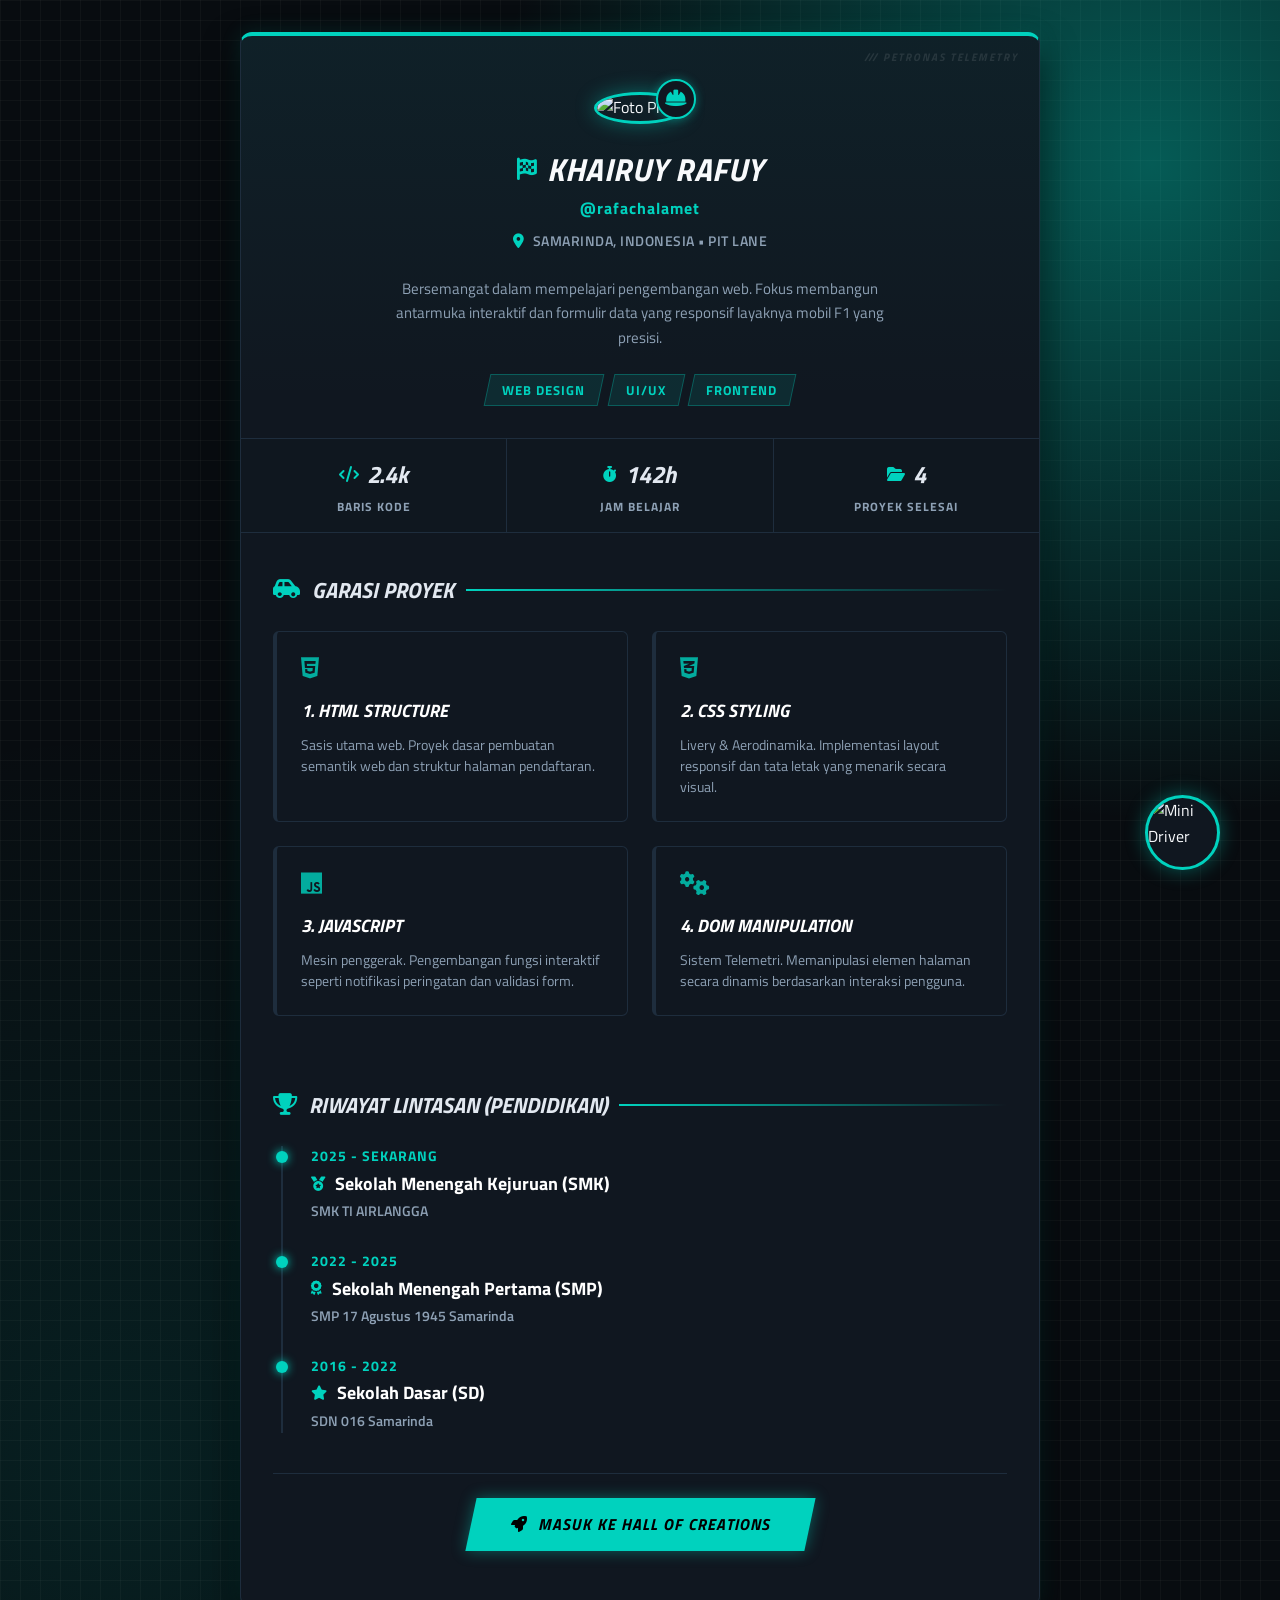
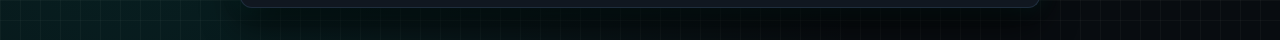
==== index.html @ 91ef1da7 "first commit" ====
<!DOCTYPE html>
<html lang="id">
<head>
    <meta charset="UTF-8">
    <meta name="viewport" content="width=device-width, initial-scale=1.0">
    <title>Public Profile | F1 Petronas Edition</title>
    <!-- Import Google Font Khas F1 Telemetry -->
    <link href="https://fonts.googleapis.com/css2?family=Titillium+Web:ital,wght@0,400;0,600;0,700;0,900;1,700&display=swap" rel="stylesheet">
    <!-- Import FontAwesome untuk Ikon (via CDN) -->
    <link rel="stylesheet" href="https://cdnjs.cloudflare.com/ajax/libs/font-awesome/6.4.0/css/all.min.css">
    
    <style>
        /* 🏎️ OPSI 1: Kursor Emoji Mobil F1 (Langsung Jalan Tanpa Download Gambar) */
.project-card, 
.btn-primary, 
.skill-chip {
    cursor: url("data:image/svg+xml;utf8,<svg xmlns='http://www.w3.org/2000/svg' width='32' height='32' viewBox='0 0 24 24'><text y='20' font-size='20'>🏎️</text></svg>") 16 16, pointer !important;
}

/* 🏎️ OPSI 2: Menggunakan File Gambar Gambar Sendiri (PNG / SVG) */
/* 
.project-card, 
.btn-primary {
    cursor: url('f1-car-cursor.png') 16 16, pointer; 
}
*/


        /* CSS Variables - Mercedes F1 Petronas Tosca Theme */
        :root {
            --bg-color: #080c10;
            --card-bg: #101720;
            --card-bg-hover: #16202c;
            --text-main: #f8fafc;
            --text-muted: #8ea1b5;
            --petronas-teal: #00d2be;
            --petronas-glow: rgba(0, 210, 190, 0.4);
            --amg-silver: #e2e8f0;
            --border: #1e2d3d;
            --carbon-line: rgba(255, 255, 255, 0.03);
        }

        * {
            margin: 0;
            padding: 0;
            box-sizing: border-box;
            font-family: 'Titillium Web', sans-serif;
        }

        body {
            background-color: var(--bg-color);
            color: var(--text-main);
            line-height: 1.6;
            display: flex;
            justify-content: center;
            padding: 2rem 1rem;
            /* Latar Belakang Subtle Grid Carbon & Teal Glow */
            background-image: 
                radial-gradient(circle at 90% 10%, var(--petronas-glow) 0%, transparent 35%),
                radial-gradient(circle at 10% 90%, rgba(0, 210, 190, 0.1) 0%, transparent 40%),
                linear-gradient(var(--carbon-line) 1px, transparent 1px),
                linear-gradient(90deg, var(--carbon-line) 1px, transparent 1px);
            background-size: 100% 100%, 100% 100%, 20px 20px, 20px 20px;
        }

        .portfolio-container {
            max-width: 800px;
            width: 100%;
            background-color: var(--card-bg);
            border-radius: 12px;
            border: 1px solid var(--border);
            border-top: 4px solid var(--petronas-teal);
            overflow: hidden;
            box-shadow: 0 15px 35px rgba(0, 0, 0, 0.7), 0 0 20px rgba(0, 210, 190, 0.15);
            position: relative;
        }

        /* Watermark Telemetry Khas F1 */
        .portfolio-container::before {
            content: '/// PETRONAS TELEMETRY';
            position: absolute;
            top: 12px;
            right: 20px;
            font-size: 0.7rem;
            font-weight: 900;
            font-style: italic;
            color: rgba(255, 255, 255, 0.1);
            letter-spacing: 2px;
        }

        /* Header Profile */
        .profile-header {
            text-align: center;
            padding: 3.5rem 2rem 0; /* Padding bawah dihilangkan untuk stat-bar */
            background: linear-gradient(180deg, rgba(0, 210, 190, 0.05) 0%, transparent 100%);
        }

        .profile-img-wrapper {
            position: relative;
            display: inline-block;
            margin-bottom: 1.25rem;
        }

        /* Ikon Helm Driver di samping foto profil */
        .driver-icon {
            position: absolute;
            bottom: 5px;
            right: -10px;
            background: var(--card-bg);
            color: var(--petronas-teal);
            width: 40px;
            height: 40px;
            border-radius: 50%;
            display: flex;
            align-items: center;
            justify-content: center;
            font-size: 1.2rem;
            border: 2px solid var(--petronas-teal);
            box-shadow: 0 0 10px var(--petronas-glow);
        }

        .profile-img {
            width: 130px;
            height: 130px;
            border-radius: 50%;
            object-fit: cover;
            border: 3px solid var(--petronas-teal);
            box-shadow: 0 0 20px var(--petronas-glow);
        }

        .name { 
            font-size: 2rem; 
            font-weight: 900; 
            font-style: italic; 
            text-transform: uppercase; 
            letter-spacing: 0.5px;
            margin-bottom: 0.1rem; 
            display: flex;
            align-items: center;
            justify-content: center;
            gap: 10px;
        }
        
        .name i {
            color: var(--petronas-teal);
            font-size: 1.4rem;
        }

        .username { 
            color: var(--petronas-teal); 
            font-size: 1rem; 
            font-weight: 700; 
            letter-spacing: 1px;
            margin-bottom: 0.5rem; 
        }

        .role-location { 
            color: var(--text-muted); 
            font-size: 0.9rem; 
            font-weight: 600;
            margin-bottom: 1.5rem; 
            text-transform: uppercase;
            letter-spacing: 0.5px;
        }
        
        .bio {
            max-width: 520px;
            margin: 0 auto 1.5rem;
            font-size: 0.95rem;
            color: var(--text-muted);
        }

        /* Skills Chips F1 Skewed Style */
        .skills-container {
            display: flex;
            flex-wrap: wrap;
            gap: 0.6rem;
            justify-content: center;
            margin-bottom: 2rem;
        }

        .skill-chip {
            background-color: rgba(0, 210, 190, 0.1);
            color: var(--petronas-teal);
            padding: 0.3rem 0.9rem;
            transform: skewX(-12deg);
            font-size: 0.8rem;
            font-weight: 700;
            text-transform: uppercase;
            letter-spacing: 1px;
            border: 1px solid rgba(0, 210, 190, 0.3);
            display: inline-block;
        }

        .skill-chip span {
            display: inline-block;
            transform: skewX(12deg);
        }

        /* Telemetry Stat Bar (Tambahan Baru) */
        .stat-bar {
            display: flex;
            border-top: 1px solid var(--border);
            border-bottom: 1px solid var(--border);
            background-color: rgba(16, 23, 32, 0.8);
        }

        .stat-item {
            flex: 1;
            padding: 1rem;
            text-align: center;
            border-right: 1px solid var(--border);
        }

        .stat-item:last-child {
            border-right: none;
        }

        .stat-value {
            font-size: 1.5rem;
            font-weight: 900;
            font-style: italic;
            color: var(--amg-silver);
            margin-bottom: 0.2rem;
            display: flex;
            align-items: center;
            justify-content: center;
            gap: 8px;
        }
        
        .stat-value i {
            font-size: 1rem;
            color: var(--petronas-teal);
        }

        .stat-label {
            font-size: 0.75rem;
            color: var(--text-muted);
            text-transform: uppercase;
            letter-spacing: 1px;
            font-weight: 700;
        }

        /* Content Section */
        .content-section {
            padding: 2.5rem 2rem;
        }
        
        .content-section.no-top-pad {
            padding-top: 0;
        }

        .section-title {
            font-size: 1.35rem;
            font-weight: 900;
            font-style: italic;
            text-transform: uppercase;
            margin-bottom: 1.5rem;
            display: flex;
            align-items: center;
            gap: 0.75rem;
            color: var(--amg-silver);
        }
        
        .section-title i {
            color: var(--petronas-teal);
        }

        .section-title::after {
            content: '';
            flex: 1;
            height: 2px;
            background: linear-gradient(90deg, var(--petronas-teal), transparent);
        }

        /* Grid Karya / Projects */
        .projects-grid {
            display: grid;
            grid-template-columns: repeat(auto-fit, minmax(280px, 1fr));
            gap: 1.5rem;
            margin-bottom: 2rem;
        }

        .project-card {
            background-color: var(--card-bg);
            border: 1px solid var(--border);
            border-left: 4px solid var(--border);
            border-radius: 6px;
            padding: 1.5rem;
            transition: all 0.3s cubic-bezier(0.4, 0, 0.2, 1);
            cursor: pointer;
            position: relative;
            overflow: hidden;
            display: flex;
            flex-direction: column;
        }

        .project-card:hover {
            transform: translateY(-5px);
            background-color: var(--card-bg-hover);
            border-left-color: var(--petronas-teal);
            border-color: rgba(0, 210, 190, 0.4);
            box-shadow: 0 10px 25px rgba(0, 0, 0, 0.5), 0 0 15px var(--petronas-glow);
        }
        
        /* Ikon pada kartu karya */
        .project-icon {
            font-size: 1.5rem;
            color: var(--petronas-teal);
            margin-bottom: 1rem;
            opacity: 0.8;
            transition: opacity 0.3s;
        }
        
        .project-card:hover .project-icon {
            opacity: 1;
        }

        .project-title { 
            font-size: 1.15rem; 
            font-weight: 900;
            font-style: italic;
            margin-bottom: 0.5rem; 
            color: #fff; 
            text-transform: uppercase;
        }

        .project-desc { 
            font-size: 0.88rem; 
            color: var(--text-muted); 
            line-height: 1.5;
            flex-grow: 1;
        }

        /* Timeline Riwayat Pendidikan */
        .timeline-container {
            border-left: 2px solid var(--border);
            padding-left: 1.75rem;
            margin-left: 0.5rem;
            margin-bottom: 2.5rem;
            position: relative;
        }

        .timeline-item {
            position: relative;
            margin-bottom: 1.75rem;
        }

        .timeline-item:last-child {
            margin-bottom: 0;
        }

        /* Titik Glowing Petronas Teal pada timeline */
        .timeline-item::before {
            content: '';
            position: absolute;
            left: -2.2rem;
            top: 0.3rem;
            width: 12px;
            height: 12px;
            background-color: var(--petronas-teal);
            border-radius: 50%;
            box-shadow: 0 0 10px var(--petronas-teal);
        }
        
        /* Ikon pencapaian di sebelah judul pendidikan */
        .edu-header {
            display: flex;
            align-items: center;
            gap: 10px;
            margin-bottom: 0.15rem;
        }
        
        .edu-header i {
            color: var(--petronas-teal);
            font-size: 0.9rem;
        }

        .edu-year {
            font-size: 0.85rem;
            font-weight: 700;
            color: var(--petronas-teal);
            letter-spacing: 1px;
            margin-bottom: 0.1rem;
        }

        .edu-title {
            font-size: 1.1rem;
            font-weight: 700;
            color: #fff;
        }

        .edu-school {
            font-size: 0.9rem;
            color: var(--text-muted);
            font-weight: 600;
        }

        /* Button Action Style F1 Skewed */
        .action-container {
            text-align: center;
            padding-top: 1.5rem;
            padding-bottom: 1rem;
            border-top: 1px solid var(--border);
        }

        .btn-primary {
            display: inline-flex;
            align-items: center;
            justify-content: center;
            gap: 10px;
            background: var(--petronas-teal);
            color: #000;
            padding: 0.85rem 2.5rem;
            font-weight: 900;
            font-style: italic;
            text-transform: uppercase;
            letter-spacing: 1px;
            text-decoration: none;
            transform: skewX(-12deg);
            transition: all 0.3s ease;
            border: none;
            cursor: pointer;
            box-shadow: 0 0 15px var(--petronas-glow);
        }

        .btn-primary:hover {
            background-color: #00f5d4;
            transform: skewX(-12deg) translateY(-3px);
            box-shadow: 0 0 25px rgba(0, 245, 212, 0.6);
        }

        .btn-primary span, .btn-primary i {
            display: inline-block;
            transform: skewX(12deg);
        }

        /* Responsiveness untuk Mobile */
        @media (max-width: 600px) {
            .content-section { padding: 1.75rem 1.25rem; }
            .projects-grid { grid-template-columns: 1fr; }
            .portfolio-container::before { display: none; }
            .stat-value { font-size: 1.2rem; }
            .stat-label { font-size: 0.65rem; }
        }

        /* =========================================
   🏎️ FLOATING MINI MASCOT (Kanan Bawah)
========================================= */
.f1-mascot {
    position: fixed;
    bottom: 30px;
    right: 30px;
    z-index: 1000;
    display: flex;
    flex-direction: column;
    align-items: center;
    cursor: pointer;
}

/* Animasi naik turun perlahan */
@keyframes floatMascot {
    0% { transform: translateY(0px); }
    50% { transform: translateY(-12px); }
    100% { transform: translateY(0px); }
}

.mascot-avatar {
    width: 75px;
    height: 75px;
    border-radius: 50%;
    border: 3px solid var(--petronas-teal);
    box-shadow: 0 0 20px var(--petronas-glow);
    background-color: var(--card-bg);
    object-fit: cover;
    animation: floatMascot 3s ease-in-out infinite;
    transition: transform 0.3s ease;
}

.f1-mascot:hover .mascot-avatar {
    transform: scale(1.1);
    animation-play-state: paused; /* Berhenti melayang saat di-hover */
}

/* Bubble Text (Kotak Pesan) */
.mascot-tooltip {
    background-color: var(--card-bg);
    color: var(--text-main);
    padding: 6px 14px;
    border-radius: 20px;
    font-size: 0.85rem;
    font-weight: 700;
    border: 1px solid var(--petronas-teal);
    margin-bottom: 12px;
    opacity: 0;
    transform: translateY(10px);
    transition: all 0.3s cubic-bezier(0.175, 0.885, 0.32, 1.275);
    box-shadow: 0 5px 15px rgba(0,0,0,0.5);
    pointer-events: none;
    white-space: nowrap;
    position: relative;
}

/* Segitiga kecil di bawah bubble */
.mascot-tooltip::after {
    content: '';
    position: absolute;
    bottom: -6px;
    left: 50%;
    transform: translateX(-50%);
    border-width: 6px 6px 0;
    border-style: solid;
    border-color: var(--petronas-teal) transparent transparent transparent;
}

.f1-mascot:hover .mascot-tooltip {
    opacity: 1;
    transform: translateY(0);
}

/* Sembunyikan mascot di layar HP yang terlalu kecil agar tidak menutupi konten */
@media (max-width: 600px) {
    .mascot-avatar { width: 60px; height: 60px; }
    .f1-mascot { bottom: 15px; right: 15px; }
}
    </style>
</head>
<body>

    <div class="portfolio-container">
        
        <!-- HEADER SECTION -->
        <header class="profile-header">
            <div class="profile-img-wrapper">
                <img src="https://static-cdn.bangsaonline.com/uploads/berita/ff798fe53fa35e22b35ec235cf0a357f.jpg" alt="Foto Profil" class="profile-img">
                <div class="driver-icon"><i class="fa-solid fa-helmet-safety"></i></div>
            </div>
            
            <h1 class="name"><i class="fa-solid fa-flag-checkered"></i> Khairuy Rafuy</h1>
            <p class="username">@rafachalamet</p>
            <p class="role-location"><i class="fa-solid fa-location-dot" style="margin-right: 5px; color: var(--petronas-teal);"></i> Samarinda, Indonesia • Pit Lane</p>
            
            <p class="bio">
                Bersemangat dalam mempelajari pengembangan web. Fokus membangun antarmuka interaktif dan formulir data yang responsif layaknya mobil F1 yang presisi.
            </p>

            <div class="skills-container">
                <div class="skill-chip"><span>Web Design</span></div>
                <div class="skill-chip"><span>UI/UX</span></div>
                <div class="skill-chip"><span>Frontend</span></div>
            </div>
        </header>

        <!-- STATISTIK TELEMETRI -->
        <div class="stat-bar">
            <div class="stat-item">
                <div class="stat-value"><i class="fa-solid fa-code"></i> 2.4k</div>
                <div class="stat-label">Baris Kode</div>
            </div>
            <div class="stat-item">
                <div class="stat-value"><i class="fa-solid fa-stopwatch"></i> 142h</div>
                <div class="stat-label">Jam Belajar</div>
            </div>
            <div class="stat-item">
                <div class="stat-value"><i class="fa-solid fa-folder-open"></i> 4</div>
                <div class="stat-label">Proyek Selesai</div>
            </div>
        </div>

        <!-- KARYA / PROJECTS SECTION -->
        <section class="content-section">
            <h2 class="section-title"><i class="fa-solid fa-car-side"></i> Garasi Proyek</h2>
            
            <div class="projects-grid">
                
                <!-- Project 1: HTML -->
                <div class="project-card" onclick="showProjectInfo('HTML Structure', 'test.html')">
                    <i class="fa-brands fa-html5 project-icon"></i>
                    <h3 class="project-title">1. HTML Structure</h3>
                    <p class="project-desc">Sasis utama web. Proyek dasar pembuatan semantik web dan struktur halaman pendaftaran.</p>
                </div>

                <!-- Project 2: CSS -->
                <div class="project-card" onclick="showProjectInfo('CSS Styling', 'css-demo.html')">
                    <i class="fa-brands fa-css3-alt project-icon"></i>
                    <h3 class="project-title">2. CSS Styling</h3>
                    <p class="project-desc">Livery & Aerodinamika. Implementasi layout responsif dan tata letak yang menarik secara visual.</p>
                </div>

                <!-- Project 3: JavaScript -->
                <div class="project-card" onclick="showProjectInfo('JavaScript Logic', 'js.html')">
                    <i class="fa-brands fa-js project-icon"></i>
                    <h3 class="project-title">3. JavaScript</h3>
                    <p class="project-desc">Mesin penggerak. Pengembangan fungsi interaktif seperti notifikasi peringatan dan validasi form.</p>
                </div>

                <!-- Project 4: DOM -->
                <div class="project-card" onclick="showProjectInfo('DOM Manipulation', 'dom.html')">
                    <i class="fa-solid fa-gears project-icon"></i>
                    <h3 class="project-title">4. DOM Manipulation</h3>
                    <p class="project-desc">Sistem Telemetri. Memanipulasi elemen halaman secara dinamis berdasarkan interaksi pengguna.</p>
                </div>

            </div>
        </section>

        <!-- PENDIDIKAN / EDUCATION SECTION -->
        <section class="content-section no-top-pad">
            <h2 class="section-title"><i class="fa-solid fa-trophy"></i> Riwayat Lintasan (Pendidikan)</h2>
            
            <!-- Timeline Container -->
            <div class="timeline-container">
                
                <!-- Riwayat 3 (Terbaru) -->
                <div class="timeline-item">
                    <div class="edu-year">2025 - SEKARANG</div>
                    <div class="edu-header">
                        <i class="fa-solid fa-medal"></i>
                        <div class="edu-title">Sekolah Menengah Kejuruan (SMK)</div>
                    </div>
                    <div class="edu-school">SMK TI AIRLANGGA</div>
                </div>

                <!-- Riwayat 2 (Menengah) -->
                <div class="timeline-item">
                    <div class="edu-year">2022 - 2025</div>
                    <div class="edu-header">
                        <i class="fa-solid fa-award"></i>
                        <div class="edu-title">Sekolah Menengah Pertama (SMP)</div>
                    </div>
                    <div class="edu-school">SMP 17 Agustus 1945 Samarinda</div>
                </div>

                <!-- Riwayat 1 (Paling Lama) -->
                <div class="timeline-item">
                    <div class="edu-year">2016 - 2022</div>
                    <div class="edu-header">
                        <i class="fa-solid fa-star"></i>
                        <div class="edu-title">Sekolah Dasar (SD)</div>
                    </div>
                    <div class="edu-school">SDN 016 Samarinda</div>
                </div>

            </div>
            
            <!-- BUTTON KE HALL OF CREATIONS -->
            <div class="action-container">
                <a href="#" class="btn-primary" onclick="alert('Mengalihkan ke Hall of Creations...')">
                    <i class="fa-solid fa-rocket"></i>
                    <span>Masuk ke Hall of Creations</span>
                </a>
            </div>
        </section>

    </div>

    <!-- Script JavaScript untuk Interaksi Sederhana -->
    <script>
    function showProjectInfo(projectName, urlTujuan) {
        // 1. Munculkan notifikasi
        alert("Anda sedang melihat detail telemetry: " + projectName);
        
        // 2. Setelah klik OK, pindah ke file tujuan
        window.location.href = urlTujuan;
    }
    </script>

    <!-- KARAKTER MINI MASCOT -->
<div class="f1-mascot" onclick="alert('Brumm! Siap coding hari ini, Bos?')">
    <div class="mascot-tooltip">Box, box, box! 🏎️</div>
    
    <!-- GANTI URL SRC DI BAWAH DENGAN GAMBAR KARAKTER MINI MERCEDES ANDA -->
    <img src="https://api.dicebear.com/9.x/avataaars/svg?seed=Lewis&clothing=blazerAndShirt&clothingColor=black&mouth=smile" 
         alt="Mini Driver" 
         class="mascot-avatar">
</div>
</body>
</html>
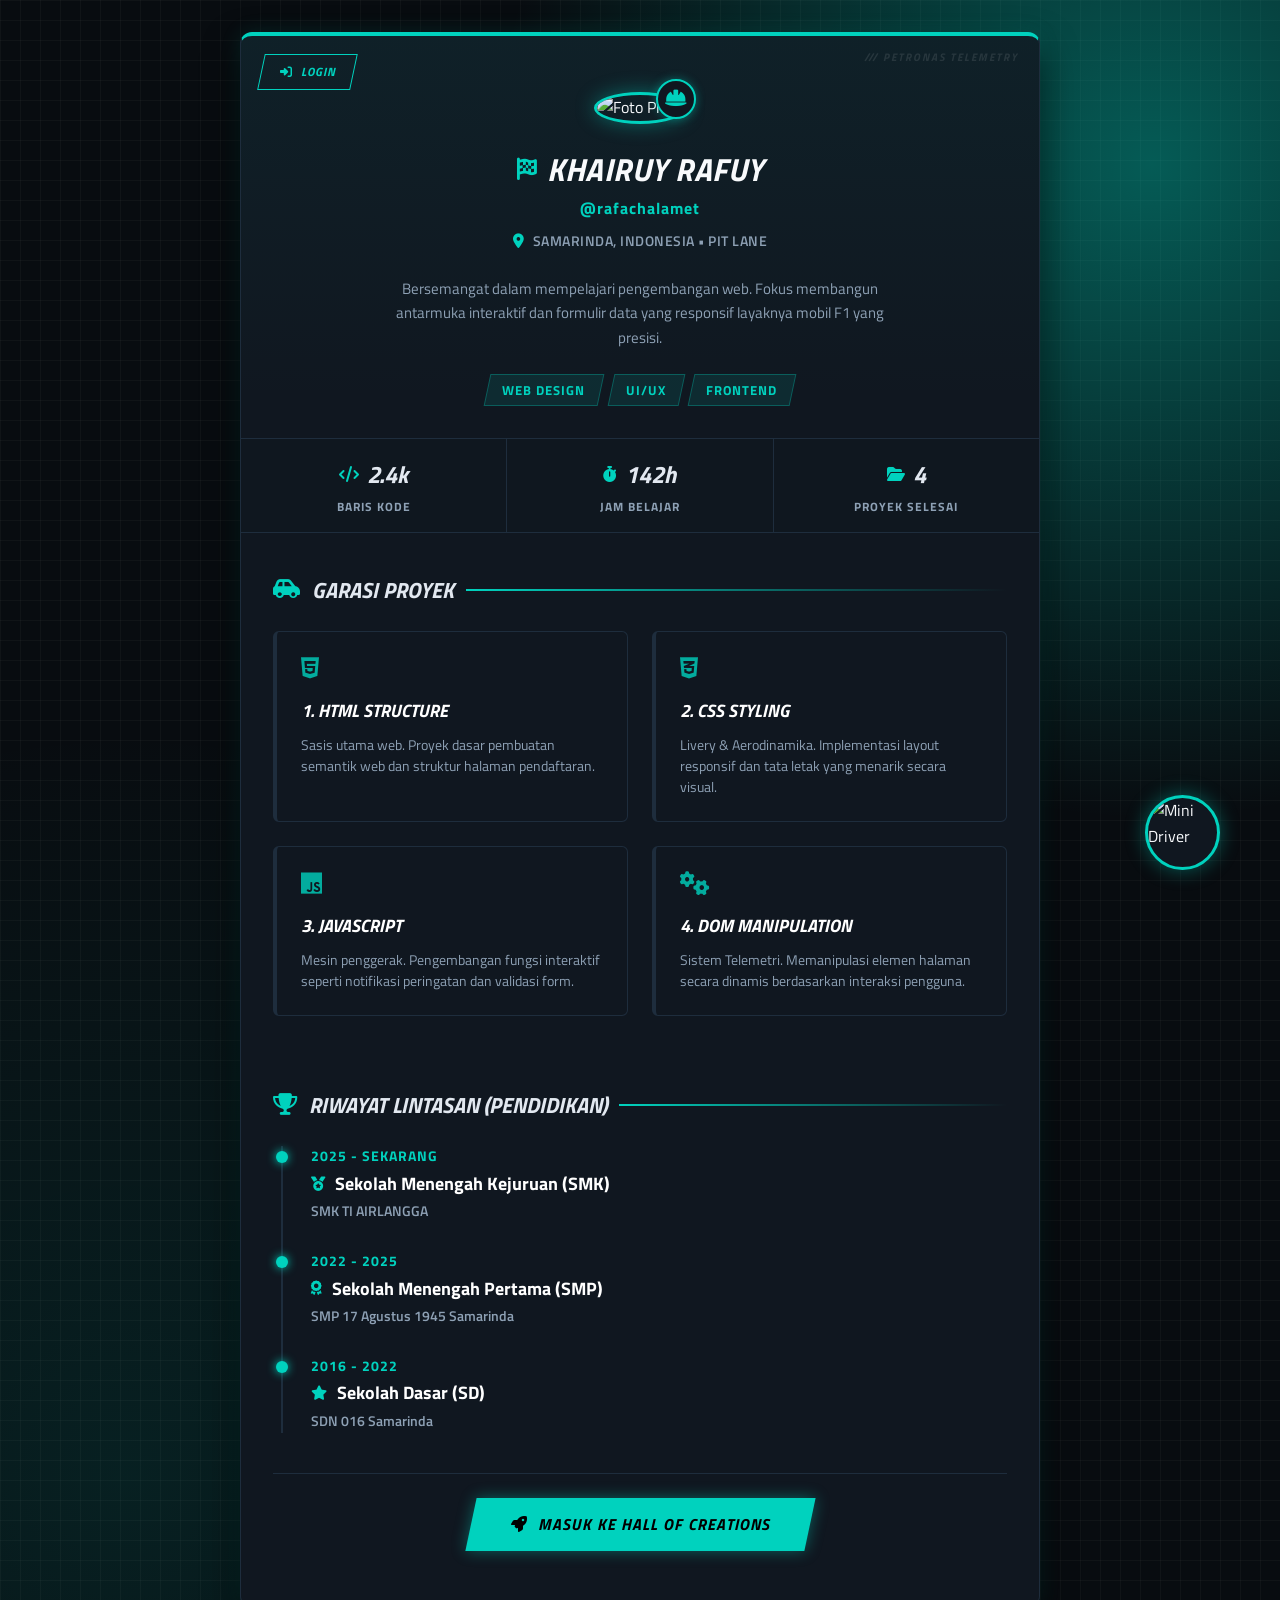
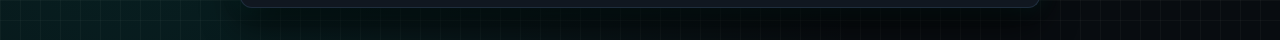
==== commit 863767be: "update dashboad" ====
--- a/index.html
+++ b/index.html
@@ -435,6 +435,41 @@
             transform: skewX(12deg);
         }
 
+        /* Tombol Login (Pojok Kiri Atas Kartu) */
+        .btn-login {
+            position: absolute;
+            top: 18px;
+            left: 20px;
+            z-index: 5;
+            display: inline-flex;
+            align-items: center;
+            gap: 8px;
+            background: transparent;
+            color: var(--petronas-teal);
+            border: 1.5px solid var(--petronas-teal);
+            padding: 0.45rem 1.1rem;
+            font-size: 0.75rem;
+            font-weight: 700;
+            font-style: italic;
+            text-transform: uppercase;
+            letter-spacing: 1px;
+            text-decoration: none;
+            transform: skewX(-12deg);
+            transition: all 0.3s ease;
+            cursor: pointer;
+        }
+
+        .btn-login:hover {
+            background: var(--petronas-teal);
+            color: #000;
+            box-shadow: 0 0 15px var(--petronas-glow);
+        }
+
+        .btn-login span, .btn-login i {
+            display: inline-block;
+            transform: skewX(12deg);
+        }
+
         /* Responsiveness untuk Mobile */
         @media (max-width: 600px) {
             .content-section { padding: 1.75rem 1.25rem; }
@@ -442,6 +477,7 @@
             .portfolio-container::before { display: none; }
             .stat-value { font-size: 1.2rem; }
             .stat-label { font-size: 0.65rem; }
+            .btn-login { top: 12px; left: 12px; padding: 0.4rem 0.9rem; font-size: 0.7rem; }
         }
 
         /* =========================================
@@ -528,7 +564,13 @@
 <body>
 
     <div class="portfolio-container">
-        
+
+        <!-- TOMBOL LOGIN: ganti href="login.html" dengan URL halaman login Anda -->
+        <a href="login.php" class="btn-login">
+            <i class="fa-solid fa-right-to-bracket"></i>
+            <span>Login</span>
+        </a>
+
         <!-- HEADER SECTION -->
         <header class="profile-header">
             <div class="profile-img-wrapper">
@@ -661,7 +703,7 @@
         alert("Anda sedang melihat detail telemetry: " + projectName);
         
         // 2. Setelah klik OK, pindah ke file tujuan
-        window.location.href = urlTujuan;
+        window.location.href = 'login.php';
     }
     </script>
 
